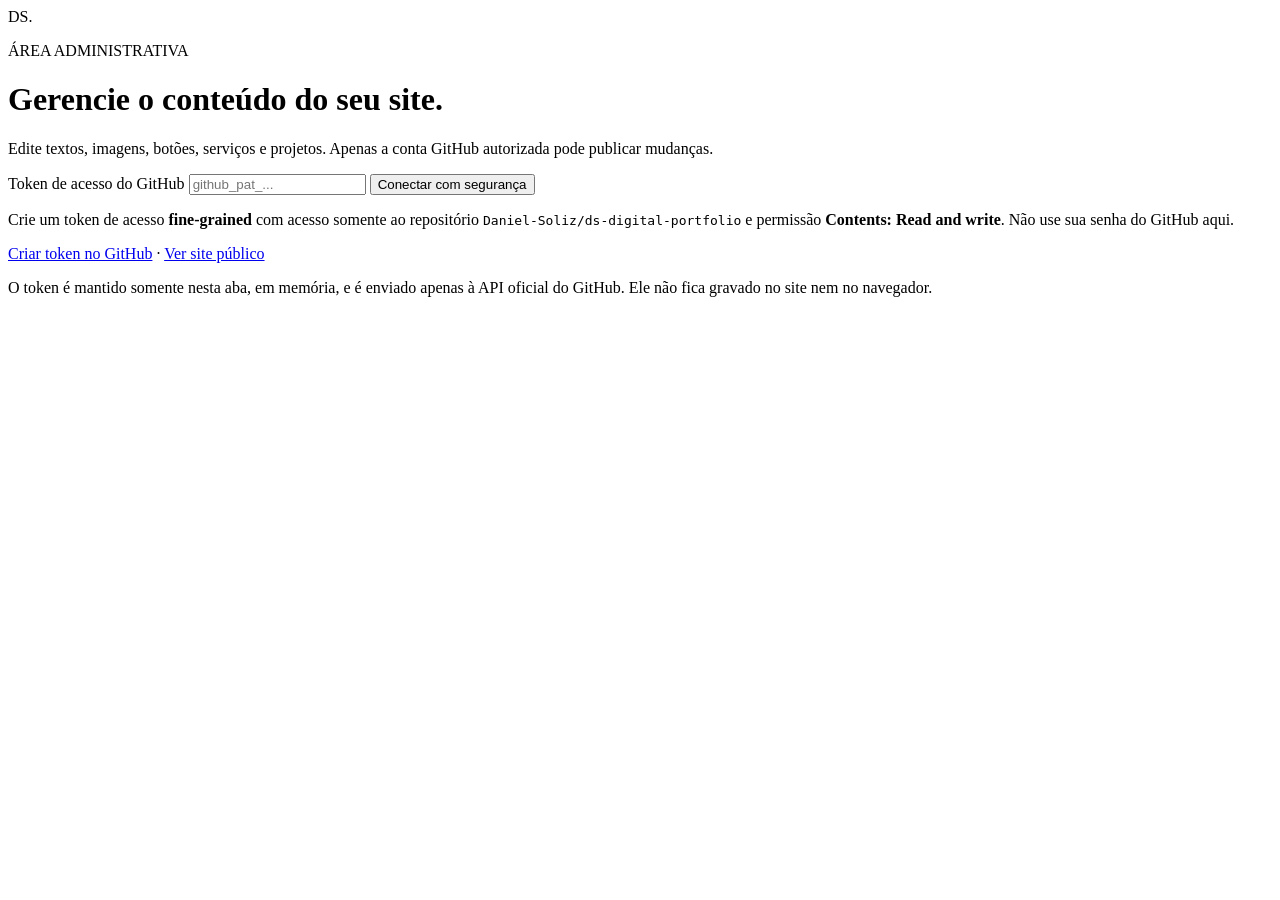
==== admin/index.html @ 76867e7b "Cria entrada do painel administrativo para editar página inicial" ====
<!doctype html>
<html lang="pt-BR">
<head>
  <meta charset="utf-8">
  <meta name="viewport" content="width=device-width,initial-scale=1">
  <meta name="robots" content="noindex,nofollow,noarchive">
  <meta name="referrer" content="no-referrer">
  <meta http-equiv="Content-Security-Policy" content="default-src 'self'; script-src 'self'; style-src 'self'; img-src 'self' data: https:; connect-src 'self' https://api.github.com; frame-src 'self'; object-src 'none'; base-uri 'self'">
  <meta name="theme-color" content="#0d1219">
  <title>Administração | DS Digital</title>
  <link rel="stylesheet" href="./admin.css?v=20261117-1">
</head>
<body>
  <div class="login-overlay" id="login-overlay">
    <div class="login-card">
      <span class="login-mark">DS<span>.</span></span>
      <p class="overline">ÁREA ADMINISTRATIVA</p>
      <h1>Gerencie o conteúdo do seu site.</h1>
      <p class="login-copy">Edite textos, imagens, botões, serviços e projetos. Apenas a conta GitHub autorizada pode publicar mudanças.</p>
      <form id="login-form">
        <label for="access-token">Token de acesso do GitHub</label>
        <input type="password" id="access-token" name="access-token" required autocomplete="off" spellcheck="false" placeholder="github_pat_...">
        <button class="primary full" type="submit" id="login-button">Conectar com segurança</button>
      </form>
      <p class="login-help">Crie um token de acesso <strong>fine-grained</strong> com acesso somente ao repositório <code>Daniel-Soliz/ds-digital-portfolio</code> e permissão <strong>Contents: Read and write</strong>. Não use sua senha do GitHub aqui.</p>
      <p class="login-help"><a href="https://github.com/settings/personal-access-tokens/new" target="_blank" rel="noopener noreferrer">Criar token no GitHub</a> · <a href="../">Ver site público</a></p>
      <p class="security-note">O token é mantido somente nesta aba, em memória, e é enviado apenas à API oficial do GitHub. Ele não fica gravado no site nem no navegador.</p>
      <p class="alert" id="login-error" role="alert"></p>
    </div>
  </div>

  <div id="editor-app" class="admin-shell" hidden>
    <aside class="sidebar">
      <div class="sidebar-brand"><span>DS<span class="accent">.</span></span><div><strong>DS DIGITAL</strong><small>Gerenciador de conteúdo</small></div></div>
      <p class="sidebar-caption">EDITAR PÁGINA INICIAL</p>
      <nav id="section-nav" aria-label="Seções do painel"></nav>
      <div class="sidebar-bottom">
        <a href="../" target="_blank" rel="noopener noreferrer">Abrir site público <span aria-hidden="true">↗</span></a>
        <button type="button" id="logout">Desconectar</button>
      </div>
    </aside>
    <main class="workspace">
      <header class="toolbar">
        <div><p class="overline">DASHBOARD / SITE</p><h1>Editar página inicial</h1><p id="account-label" class="subline"></p></div>
        <div class="toolbar-actions">
          <span id="dirty-state" class="save-state" aria-live="polite">Nenhuma alteração</span>
          <button class="subtle" type="button" id="reload-button">Recarregar</button>
          <button class="subtle" type="button" id="preview-button">Pré-visualizar</button>
          <button class="primary" type="button" id="save-button" disabled>Publicar alterações</button>
        </div>
      </header>
      <div class="notice"><strong>Como funciona:</strong> altere os campos, inclua imagens e use a pré-visualização. Quando estiver satisfeito, clique em <strong>Publicar alterações</strong>. O GitHub Pages poderá levar alguns minutos para atualizar.</div>
      <div id="editor-sections"></div>
      <footer class="workspace-footer">DS Digital · Administração segura via GitHub · Sem senha exposta no código</footer>
    </main>
  </div>

  <dialog id="preview-dialog" class="preview-dialog" aria-label="Prévia das alterações">
    <div class="preview-header"><strong>Prévia das alterações (ainda não publicadas)</strong><button id="close-preview" class="subtle" type="button">Fechar prévia ✕</button></div>
    <iframe id="preview-frame" title="Pré-visualização do portfólio DS Digital" src="../" loading="lazy"></iframe>
  </dialog>
  <div id="toast" role="status" aria-live="polite"></div>
  <script src="./admin.js?v=20261117-1" defer></script>
</body>
</html>
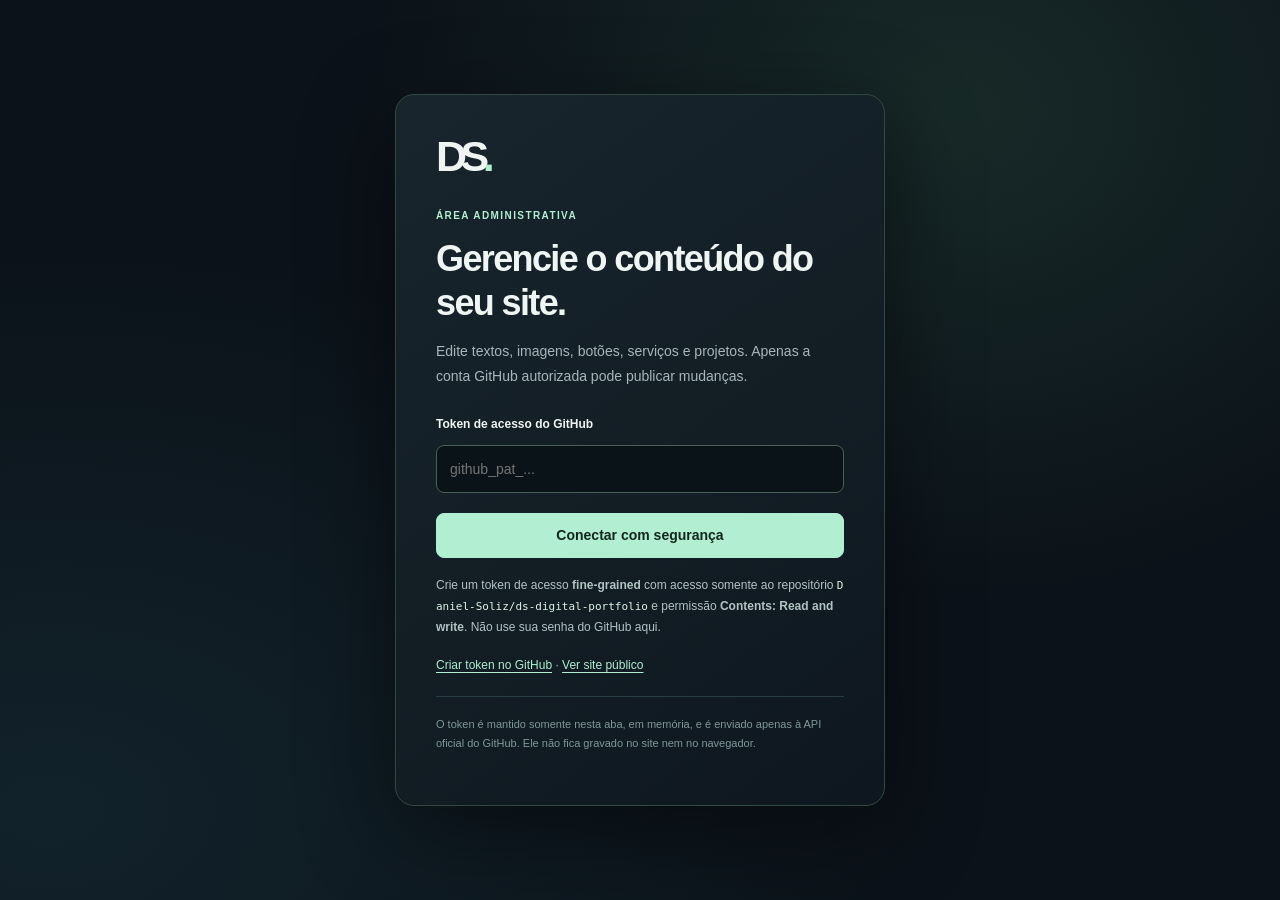
==== commit 3649f386: "Atualiza versão do CSS/JS após implantação do painel" ====
--- a/admin/index.html
+++ b/admin/index.html
@@ -8,7 +8,7 @@
   <meta http-equiv="Content-Security-Policy" content="default-src 'self'; script-src 'self'; style-src 'self'; img-src 'self' data: https:; connect-src 'self' https://api.github.com; frame-src 'self'; object-src 'none'; base-uri 'self'">
   <meta name="theme-color" content="#0d1219">
   <title>Administração | DS Digital</title>
-  <link rel="stylesheet" href="./admin.css?v=20261117-1">
+  <link rel="stylesheet" href="./admin.css?v=20261117-2">
 </head>
 <body>
   <div class="login-overlay" id="login-overlay">
@@ -60,6 +60,6 @@
     <iframe id="preview-frame" title="Pré-visualização do portfólio DS Digital" src="../" loading="lazy"></iframe>
   </dialog>
   <div id="toast" role="status" aria-live="polite"></div>
-  <script src="./admin.js?v=20261117-1" defer></script>
+  <script src="./admin.js?v=20261117-2" defer></script>
 </body>
 </html>
--- a/admin/admin.css
+++ b/admin/admin.css
@@ -0,0 +1,93 @@
+:root{--bg:#0b1118;--panel:#141e27;--panel2:#1a2731;--line:#2a3c44;--text:#eef5f2;--muted:#a7b7bb;--accent:#b2eed1;--control:#101923;--radius:12px}
+*{box-sizing:border-box}
+[hidden]{display:none!important}
+html{scroll-behavior:smooth}
+body{margin:0;background:var(--bg);color:var(--text);font-family:Inter,"Segoe UI",Arial,sans-serif;font-size:14px;line-height:1.55}
+button,input,textarea{font:inherit}
+button{cursor:pointer}
+a{color:var(--accent)}
+button:focus-visible,input:focus-visible,textarea:focus-visible,a:focus-visible{outline:2px solid var(--accent);outline-offset:3px}
+.login-overlay{min-height:100dvh;display:grid;place-items:center;padding:26px 18px;background:radial-gradient(ellipse at 75% 12%,#26443877,transparent 44%),radial-gradient(ellipse at 4% 90%,#1a354077,transparent 50%),#0b1219}
+.login-card{width:min(100%,490px);border:1px solid #31483f;padding:40px;background:linear-gradient(145deg,#18252c,#0e171f);border-radius:19px;box-shadow:0 25px 95px #0007}
+.login-mark{display:block;font-weight:900;font-size:43px;letter-spacing:-.15em;line-height:1;margin-bottom:30px}.login-mark span,.accent{color:var(--accent)}
+.overline{color:var(--accent);letter-spacing:.14em;font-size:10px;font-weight:750}
+.login-card h1{font-size:clamp(27px,4vw,36px);line-height:1.22;letter-spacing:-.045em;margin:13px 0}
+.login-copy{color:var(--muted);line-height:1.8;margin-bottom:26px}
+#login-form{display:grid;gap:11px}
+#login-form label{font-weight:700;font-size:12px}
+#login-form input{height:48px;width:100%;border:1px solid #486058;border-radius:8px;background:#0a1418;color:white;padding:13px}
+.primary{background:var(--accent);color:#12271d;border:1px solid var(--accent);font-weight:750;border-radius:8px;padding:11px 18px;min-height:44px}
+.primary:hover:not(:disabled){background:#d3f9e5}
+.primary:disabled{opacity:.48;cursor:not-allowed}
+.full{width:100%;margin-top:9px}
+.login-help{font-size:12px;color:#b2c3c4;margin:17px 0 0;line-height:1.75}
+.login-help code{word-break:break-all;font-size:11px;color:#dff5e7}
+.login-help a{text-underline-offset:3px}
+.security-note{font-size:11px;color:#80989a;margin-top:20px;line-height:1.7;border-top:1px solid var(--line);padding-top:18px}
+.alert{font-size:12px;color:#ffb8b8}
+.admin-shell{display:grid;grid-template-columns:265px minmax(0,1fr);min-height:100dvh}
+.sidebar{position:sticky;top:0;height:100dvh;background:linear-gradient(170deg,#18262c,#101920);border-right:1px solid var(--line);display:flex;flex-direction:column;padding:29px 15px 18px}
+.sidebar-brand{display:flex;align-items:center;gap:14px;padding:2px 11px 35px;border-bottom:1px solid var(--line)}
+.sidebar-brand>span{font-weight:900;font-size:32px;letter-spacing:-.14em}.sidebar-brand strong{font-size:11px;letter-spacing:.1em;display:block}.sidebar-brand small{display:block;font-size:10px;color:var(--muted);margin-top:3px}
+.sidebar-caption{font-size:10px;color:#7f9a9d;letter-spacing:.12em;font-weight:800;margin:30px 11px 14px}
+#section-nav{display:flex;flex-direction:column;gap:4px;overflow-y:auto;padding-right:3px}
+.nav-item{text-align:left;display:block;border:1px solid transparent;background:transparent;color:#aebec0;border-radius:8px;padding:12px 13px;font-size:12px;transition:background .2s,color .2s}
+.nav-item:hover{background:#25383c;color:#fff}
+.nav-item.active{color:var(--accent);background:#233a35;border-color:#426957}
+.sidebar-bottom{margin-top:auto;border-top:1px solid var(--line);padding:18px 11px 0;display:grid;gap:15px}
+.sidebar-bottom a{font-size:12px;text-decoration:none;display:flex;justify-content:space-between}.sidebar-bottom button{background:none;border:0;text-align:left;color:#96b1b5;padding:0;font-size:12px}
+.sidebar-bottom button:hover{color:#fff}
+.workspace{min-width:0;padding:44px clamp(20px,4vw,62px) 36px}
+.toolbar{display:flex;justify-content:space-between;align-items:center;gap:28px;flex-wrap:wrap;border-bottom:1px solid var(--line);padding-bottom:31px}
+.toolbar h1{font-size:clamp(25px,3vw,35px);line-height:1.2;letter-spacing:-.045em;margin:8px 0}
+.subline{font-size:12px;color:var(--muted)}
+.toolbar-actions{display:flex;gap:9px;align-items:center;flex-wrap:wrap}
+.subtle{min-height:43px;background:#1c2b33;border:1px solid #35505a;border-radius:8px;padding:10px 14px;color:#d5e4e3;font-size:12px;font-weight:650}
+.subtle:hover{border-color:#88c9ac}
+.save-state{font-size:11px;color:#7fa09c;white-space:nowrap;margin-right:5px}
+.save-state.dirty{color:#f2d39a}
+.notice{color:#b2c5c3;background:#182a2c;border-left:3px solid #90d4af;padding:15px 19px;border-radius:0 9px 9px 0;font-size:12px;line-height:1.8;margin:27px 0 33px}
+.notice strong{color:#e2f4ea}
+.editor-panel{border:1px solid var(--line);border-radius:15px;background:linear-gradient(155deg,#16222b,#111b23);padding:clamp(20px,3vw,34px)}
+.panel-eyebrow{font-size:10px;font-weight:750;color:var(--accent);letter-spacing:.15em;margin:0 0 11px}
+.editor-panel h2{font-size:clamp(22px,3vw,29px);letter-spacing:-.035em;margin:0}
+.panel-description{color:#96adb1;line-height:1.75;margin:9px 0 30px;font-size:13px}
+.fields-grid{display:grid;grid-template-columns:repeat(2,minmax(0,1fr));gap:20px 17px}
+.field{min-width:0;display:flex;flex-direction:column;gap:9px}
+.field-wide{grid-column:1/-1}
+.field label{font-size:12px;font-weight:680;color:#cadbd9}
+.field input[type=text],.field input[type=color],.field textarea{background:var(--control);color:#f1f8f4;width:100%;border:1px solid #354951;border-radius:8px;padding:11px 13px;transition:border-color .15s}
+.field input[type=text]:focus,.field textarea:focus{border-color:#91cfae;outline:none}
+.field input[type=color]{height:44px;padding:5px;cursor:pointer}
+.field textarea{resize:vertical;line-height:1.65;min-height:87px}
+.upload-row{display:flex;gap:12px;align-items:center;flex-wrap:wrap}
+.upload-row small{font-size:11px;color:#85a0a3}
+.upload-button{cursor:pointer!important;background:#263e3f;border:1px solid #41605a;padding:8px 14px;color:#d6f2e0!important;border-radius:7px;font-weight:750;font-size:11px}
+.upload-button:hover{background:#38514b}.upload-button.disabled{opacity:.55;pointer-events:none}
+.file-input{position:absolute!important;width:1px;height:1px;overflow:hidden;opacity:0;pointer-events:none}
+.field-image-preview{max-height:185px;max-width:min(100%,320px);width:auto;height:auto;object-fit:cover;border:1px solid #46605a;border-radius:8px;margin-top:5px}
+.collection{margin-top:40px;padding-top:28px;border-top:1px solid var(--line)}
+.collection-heading{display:flex;justify-content:space-between;align-items:center;gap:15px;margin-bottom:15px}
+.collection-heading h3,.subsection-title{font-size:16px;letter-spacing:-.02em;margin:0}.collection-heading .count{font-size:11px;color:#8fa6aa}
+.collection-card{border:1px solid #34484c;border-radius:10px;background:#111e25;margin-bottom:14px;padding:20px}
+.collection-top{display:flex;align-items:center;justify-content:space-between;gap:15px;margin-bottom:20px;padding-bottom:15px;border-bottom:1px solid var(--line)}
+.collection-top strong{font-size:12px;color:#ebf8ee;overflow-wrap:anywhere}
+.item-actions{display:flex;gap:6px}
+.icon-button{background:#223138;color:#dcf0e5;border:1px solid #43595e;border-radius:7px;min-width:31px;height:31px;padding:3px;font-size:15px}
+.icon-button:disabled{opacity:.3;cursor:not-allowed}
+.icon-button:hover:not(:disabled){background:#3b5751}
+.add-button{display:block;margin-top:12px;background:rgba(166,236,200,.08);color:var(--accent);border:1px dashed #608678;border-radius:8px;width:100%;padding:13px;font-size:12px;font-weight:750}
+.add-button:hover{background:#264039}
+.subsection-title{margin:32px 0 20px!important;border-top:1px solid var(--line);padding-top:30px}
+.workspace-footer{padding:30px 0;color:#779095;font-size:11px}
+.preview-dialog{padding:0;border:1px solid #47685c;border-radius:12px;width:min(95vw,1280px);max-width:none;height:min(94dvh,1000px);max-height:none;background:#0a1117;color:#e8f8ed;overflow:hidden}
+.preview-dialog::backdrop{background:#030909db;backdrop-filter:blur(5px)}
+.preview-header{height:58px;display:flex;justify-content:space-between;align-items:center;gap:15px;padding:9px 20px;border-bottom:1px solid #345047}
+.preview-header strong{font-size:12px}.preview-header button{min-height:36px}
+#preview-frame{border:0;display:block;width:100%;height:calc(100% - 58px);background:#0d1219}
+#toast{position:fixed;bottom:20px;right:20px;max-width:min(480px,calc(100vw - 32px));padding:14px 20px;color:#dff6e5;background:#1e3a32;border:1px solid #6c9f86;box-shadow:0 15px 48px #0007;border-radius:9px;font-size:12px;line-height:1.65;z-index:200;opacity:0;transform:translateY(15px);pointer-events:none;transition:opacity .22s,transform .22s}
+#toast.visible{opacity:1;transform:translateY(0)}#toast.error{background:#472b30;border-color:#aa696c;color:#ffe0e0}
+@media(max-width:1150px){.toolbar{align-items:flex-start}.toolbar-actions{width:100%}}
+@media(max-width:880px){.admin-shell{grid-template-columns:1fr}.sidebar{position:relative;height:auto;padding:17px 16px 12px}.sidebar-brand{padding-bottom:15px}.sidebar-caption{margin:15px 0 9px}.sidebar nav{display:flex;flex-direction:row;overflow-x:auto;gap:8px;padding-bottom:9px}.nav-item{white-space:nowrap;flex-shrink:0}.sidebar-bottom{display:flex;justify-content:space-between;align-items:center;padding-top:13px}.workspace{padding:24px 16px}.toolbar-actions{width:auto}.save-state{display:block;width:100%}.notice{margin:22px 0}}
+@media(max-width:550px){.login-card{padding:27px 22px}.toolbar-actions{width:100%}.toolbar-actions button{flex:1;font-size:11px;padding:9px}.toolbar-actions .primary{flex-basis:100%}.fields-grid{grid-template-columns:1fr}.field-wide{grid-column:auto}.editor-panel{padding:19px 15px}.collection-card{padding:14px}.preview-header{padding-inline:11px}.preview-header strong{font-size:10px}.preview-dialog{width:100vw;height:100dvh;border:0;border-radius:0}.preview-header button{font-size:10px}.section-nav{gap:5px}}
+@media(prefers-reduced-motion:reduce){*,*::before,*::after{animation:none!important;transition:none!important;scroll-behavior:auto!important}}
